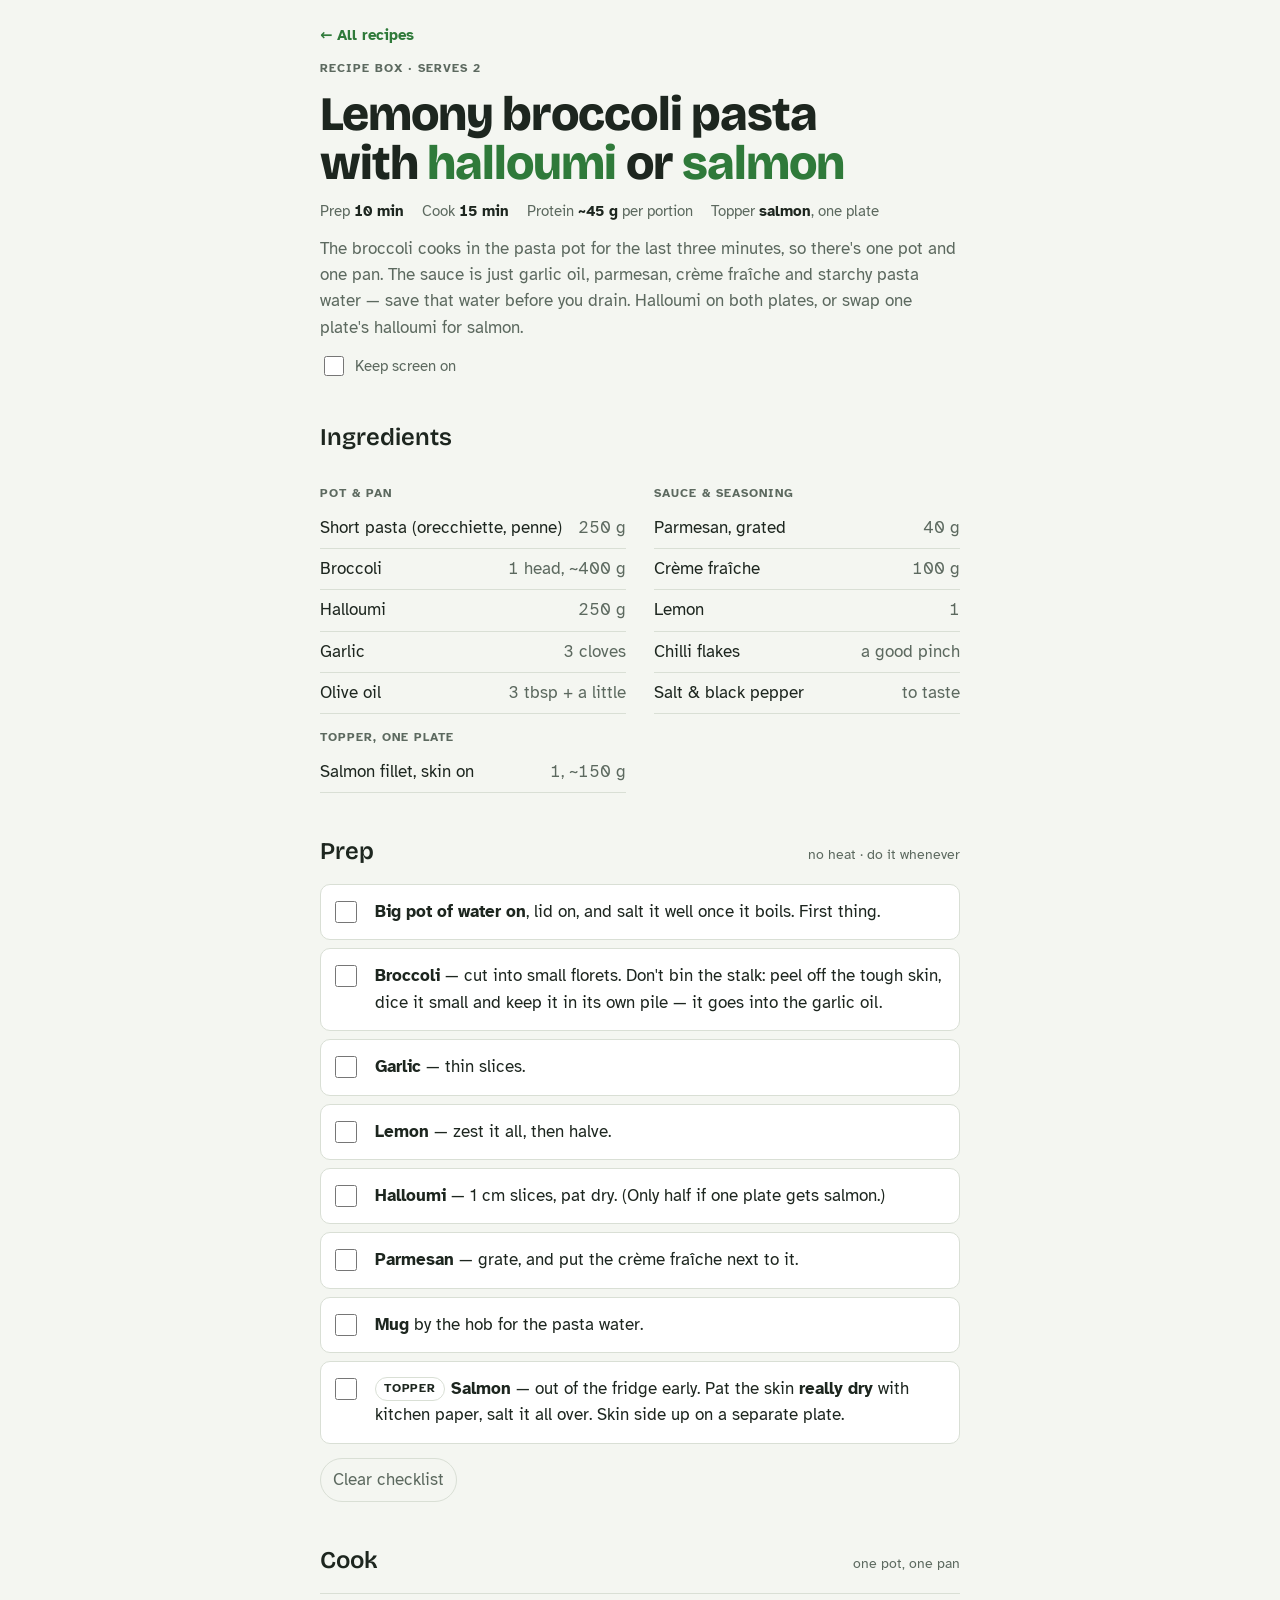
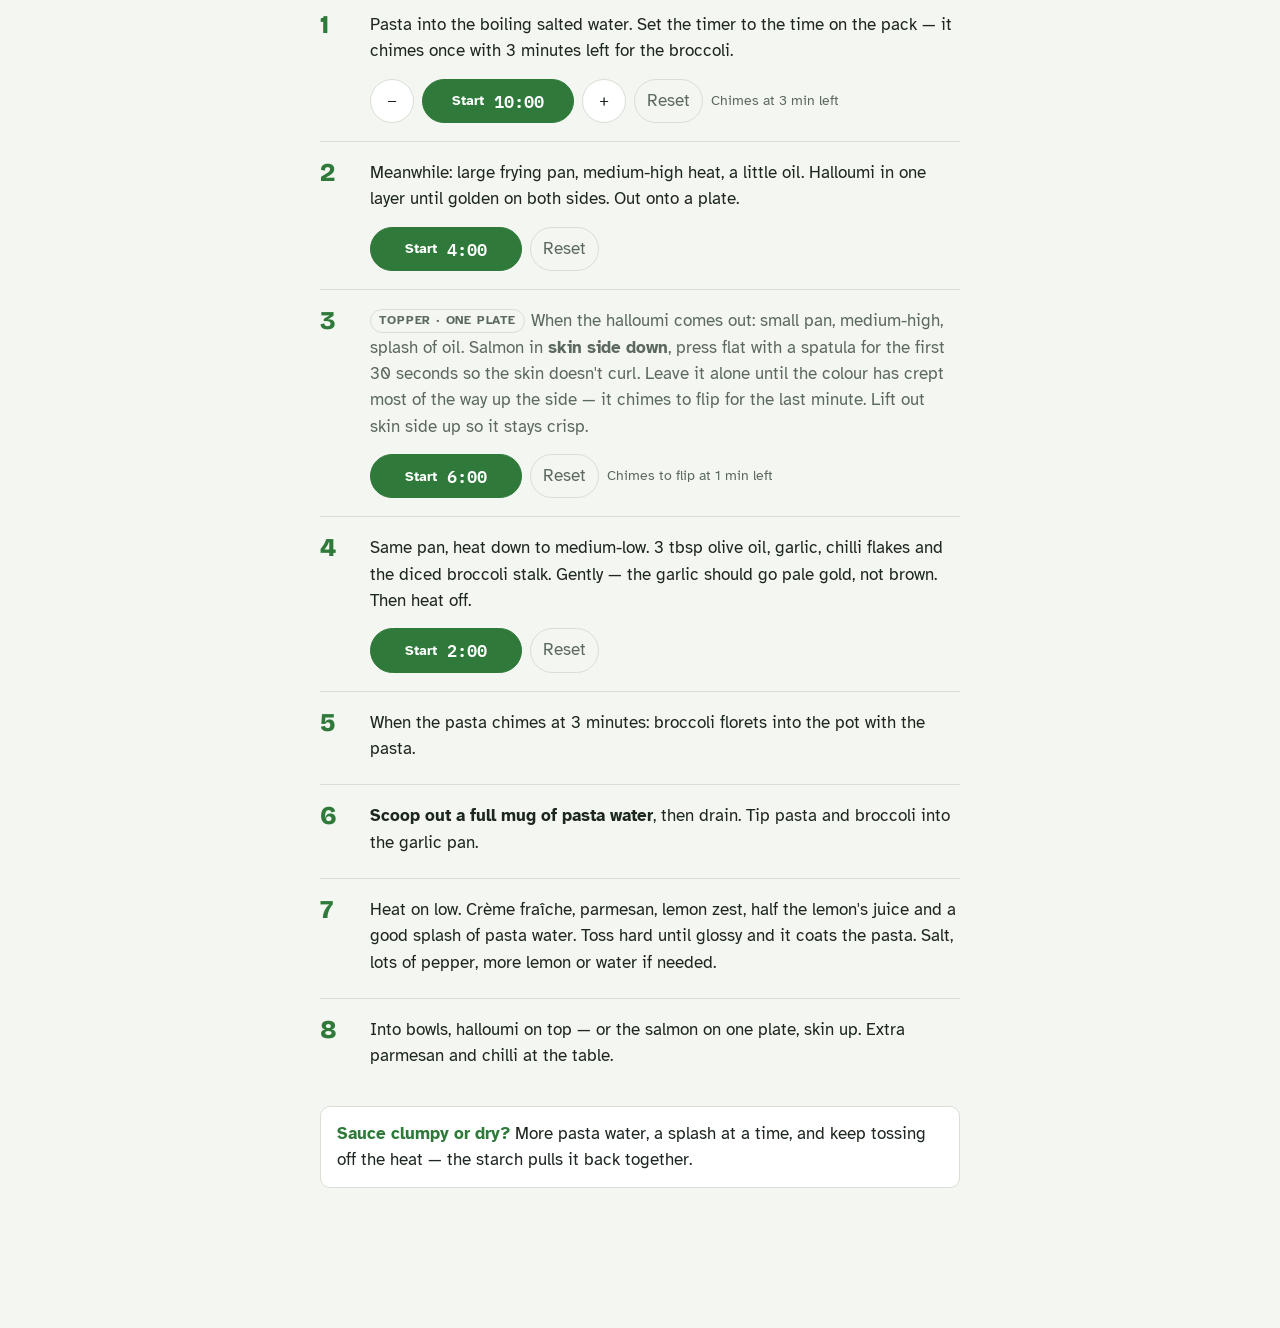
==== recipes/pasta-broccoli.html @ cc3dfcce "Add recipe box with broccoli pasta (halloumi or salmon); drop timer explainer Co-Authored-By: Claude" ====
<!doctype html>
<html lang="en">
<head>
<meta charset="utf-8">
<meta name="viewport" content="width=device-width, initial-scale=1, viewport-fit=cover">
<title>Lemony broccoli pasta with halloumi or salmon</title>
<link rel="preconnect" href="https://fonts.googleapis.com">
<link rel="preconnect" href="https://fonts.gstatic.com" crossorigin>
<link rel="stylesheet" href="https://fonts.googleapis.com/css2?family=Bricolage+Grotesque:opsz,wght@12..96,600;12..96,800&family=Atkinson+Hyperlegible:ital,wght@0,400;0,700;1,400&family=IBM+Plex+Mono:wght@500;600&display=swap">
<link rel="icon" href="../assets/icon.svg" type="image/svg+xml">
<link rel="apple-touch-icon" href="../assets/apple-touch-icon.png">
<link rel="stylesheet" href="../assets/recipe.css">
</head>
<body data-key="r-pasta-broccoli">
<div class="wrap">
  <header>
    <a class="back" href="../">← All recipes</a>
    <div class="eyebrow">Recipe box · serves 2</div>
    <h1>Lemony broccoli pasta with <em>halloumi</em> or <em>salmon</em></h1>
    <div class="meta">
      <span>Prep <b>10 min</b></span>
      <span>Cook <b>15 min</b></span>
      <span>Protein <b>~45 g</b> per portion</span>
      <span>Topper <b>salmon</b>, one plate</span>
    </div>
    <p class="intro">The broccoli cooks in the pasta pot for the last three minutes, so there's one pot and one pan. The sauce is just garlic oil, parmesan, crème fraîche and starchy pasta water — save that water before you drain. Halloumi on both plates, or swap one plate's halloumi for salmon.</p>
    <div class="tools">
      <label class="switch" for="wake"><input type="checkbox" id="wake"> Keep screen on</label>
      <span id="wake-msg" class="cue-note" hidden></span>
    </div>
  </header>

  <section aria-labelledby="ing-h">
    <h2 id="ing-h">Ingredients</h2>
    <div class="ingredients">
      <div>
        <h3>Pot & pan</h3>
        <ul>
          <li><span>Short pasta (orecchiette, penne)</span><span>250 g</span></li>
          <li><span>Broccoli</span><span>1 head, ~400 g</span></li>
          <li><span>Halloumi</span><span>250 g</span></li>
          <li><span>Garlic</span><span>3 cloves</span></li>
          <li><span>Olive oil</span><span>3 tbsp + a little</span></li>
        </ul>
        <h3>Topper, one plate</h3>
        <ul>
          <li><span>Salmon fillet, skin on</span><span>1, ~150 g</span></li>
        </ul>
      </div>
      <div>
        <h3>Sauce & seasoning</h3>
        <ul>
          <li><span>Parmesan, grated</span><span>40 g</span></li>
          <li><span>Crème fraîche</span><span>100 g</span></li>
          <li><span>Lemon</span><span>1</span></li>
          <li><span>Chilli flakes</span><span>a good pinch</span></li>
          <li><span>Salt & black pepper</span><span>to taste</span></li>
        </ul>
      </div>
    </div>
  </section>

  <section aria-labelledby="prep-h">
    <h2 id="prep-h">Prep <small>no heat · do it whenever</small></h2>
    <ul class="checklist" data-checklist="prep">
      <li><label for="p1"><input type="checkbox" id="p1"><div><strong>Big pot of water on</strong>, lid on, and salt it well once it boils. First thing.</div></label></li>
      <li><label for="p2"><input type="checkbox" id="p2"><div><strong>Broccoli</strong> — cut into small florets. Don't bin the stalk: peel off the tough skin, dice it small and keep it in its own pile — it goes into the garlic oil.</div></label></li>
      <li><label for="p3"><input type="checkbox" id="p3"><div><strong>Garlic</strong> — thin slices.</div></label></li>
      <li><label for="p4"><input type="checkbox" id="p4"><div><strong>Lemon</strong> — zest it all, then halve.</div></label></li>
      <li><label for="p5"><input type="checkbox" id="p5"><div><strong>Halloumi</strong> — 1 cm slices, pat dry. (Only half if one plate gets salmon.)</div></label></li>
      <li><label for="p6"><input type="checkbox" id="p6"><div><strong>Parmesan</strong> — grate, and put the crème fraîche next to it.</div></label></li>
      <li><label for="p7"><input type="checkbox" id="p7"><div><strong>Mug</strong> by the hob for the pasta water.</div></label></li>
      <li><label for="p8"><input type="checkbox" id="p8"><div><span class="tag">Topper</span><strong>Salmon</strong> — out of the fridge early. Pat the skin <strong>really dry</strong> with kitchen paper, salt it all over. Skin side up on a separate plate.</div></label></li>
    </ul>
    <div><button type="button" class="ghost" data-clear="prep">Clear checklist</button></div>
  </section>

  <section aria-labelledby="cook-h">
    <h2 id="cook-h">Cook <small>one pot, one pan</small></h2>
    <ol class="steps">
      <li>
        <p>Pasta into the boiling salted water. Set the timer to the time on the pack — it chimes once with 3 minutes left for the broccoli.</p>
        <div class="timer-row"><button type="button" class="adj" data-adj="pasta" data-delta="-30" aria-label="30 seconds less">−</button><button type="button" class="timer" data-id="pasta" data-label="Pasta" data-secs="600" data-cue="180" data-cue-text="Broccoli florets in now"></button><button type="button" class="adj" data-adj="pasta" data-delta="30" aria-label="30 seconds more">+</button><button type="button" class="ghost" data-reset="pasta">Reset</button><span class="cue-note" id="cue-pasta">Chimes at 3 min left</span></div>
      </li>
      <li>
        <p>Meanwhile: large frying pan, medium-high heat, a little oil. Halloumi in one layer until golden on both sides. Out onto a plate.</p>
        <div class="timer-row"><button type="button" class="timer" data-id="halloumi" data-label="Halloumi" data-secs="240"></button><button type="button" class="ghost" data-reset="halloumi">Reset</button></div>
      </li>
      <li class="topper">
        <p><span class="tag">Topper · one plate</span>When the halloumi comes out: small pan, medium-high, splash of oil. Salmon in <strong>skin side down</strong>, press flat with a spatula for the first 30 seconds so the skin doesn't curl. Leave it alone until the colour has crept most of the way up the side — it chimes to flip for the last minute. Lift out skin side up so it stays crisp.</p>
        <div class="timer-row"><button type="button" class="timer" data-id="topper" data-label="Salmon" data-secs="360" data-cue="60" data-cue-text="Flip the salmon"></button><button type="button" class="ghost" data-reset="topper">Reset</button><span class="cue-note" id="cue-topper">Chimes to flip at 1 min left</span></div>
      </li>
      <li>
        <p>Same pan, heat down to medium-low. 3 tbsp olive oil, garlic, chilli flakes and the diced broccoli stalk. Gently — the garlic should go pale gold, not brown. Then heat off.</p>
        <div class="timer-row"><button type="button" class="timer" data-id="garlic" data-label="Garlic" data-secs="120"></button><button type="button" class="ghost" data-reset="garlic">Reset</button></div>
      </li>
      <li>
        <p>When the pasta chimes at 3 minutes: broccoli florets into the pot with the pasta.</p>
      </li>
      <li>
        <p><strong>Scoop out a full mug of pasta water</strong>, then drain. Tip pasta and broccoli into the garlic pan.</p>
      </li>
      <li>
        <p>Heat on low. Crème fraîche, parmesan, lemon zest, half the lemon's juice and a good splash of pasta water. Toss hard until glossy and it coats the pasta. Salt, lots of pepper, more lemon or water if needed.</p>
      </li>
      <li>
        <p>Into bowls, halloumi on top — or the salmon on one plate, skin up. Extra parmesan and chilli at the table.</p>
      </li>
    </ol>
    <p class="fix"><b>Sauce clumpy or dry?</b> More pasta water, a splash at a time, and keep tossing off the heat — the starch pulls it back together.</p>
  </section>
</div>

<div class="tray" id="tray" hidden><div class="tray-inner" id="tray-inner"></div></div>
<script src="../assets/recipe.js"></script>
</body>
</html>
---- assets/recipe.css ----
/* Recipes site — shared styles.
   Layout: one phone-width column read at arm's length on the counter.
   Recipe pages: ingredients, prep checklist, cook steps with built-in timers; running timers dock to a bottom tray. */
:root {
  --bg: #f4f6f1;
  --surface: #ffffff;
  --ink: #1d261f;
  --muted: #5c695f;
  --line: #d9dfd5;
  --accent: #2f7a3a;      /* spring onion */
  --accent-ink: #ffffff;
  --yolk: #f0a91c;        /* running timer / alarm */
  --yolk-ink: #2a1d00;
  --cue: #fff2cf;
  --font-display: "Bricolage Grotesque", "Avenir Next", "Segoe UI", system-ui, sans-serif;
  --font-body: "Atkinson Hyperlegible", "Segoe UI", system-ui, sans-serif;
  --font-mono: "IBM Plex Mono", ui-monospace, "SFMono-Regular", Menlo, monospace;
  --step: 1.0625rem;
  color-scheme: light;
}
@media (prefers-color-scheme: dark) {
  :root {
    --bg: #121612; --surface: #1b211c; --ink: #e5ebe2; --muted: #9ba79c; --line: #2d362e;
    --accent: #78c46f; --accent-ink: #0d1a0c; --yolk: #f4b43a; --yolk-ink: #231700; --cue: #3a2f12;
    color-scheme: dark;
  }
}

* { box-sizing: border-box; }
[hidden] { display: none !important; }
html { padding-top: env(safe-area-inset-top, 0px); }
body {
  margin: 0;
  background: var(--bg);
  color: var(--ink);
  font-family: var(--font-body);
  font-size: var(--step);
  line-height: 1.55;
  padding-left: max(16px, env(safe-area-inset-left, 0px));
  padding-right: max(16px, env(safe-area-inset-right, 0px));
  padding-block: 24px 140px;
}
.wrap { max-width: 640px; margin-inline: auto; display: grid; gap: 40px; }

header { display: grid; gap: 12px; }
.back { color: var(--accent); font-weight: 700; text-decoration: none; font-size: .92rem; justify-self: start; }
.back:hover { text-decoration: underline; }
.eyebrow { font-size: .78rem; letter-spacing: .08em; text-transform: uppercase; color: var(--muted); font-weight: 700; }
h1 {
  font-family: var(--font-display); font-weight: 800; font-size: clamp(2.1rem, 8vw, 3rem);
  line-height: 1.02; letter-spacing: -.02em; margin: 0; text-wrap: balance;
}
h1 em { font-style: normal; color: var(--accent); }
.meta { display: flex; flex-wrap: wrap; gap: 8px 18px; color: var(--muted); font-size: .95rem; }
.meta b { color: var(--ink); font-variant-numeric: tabular-nums; }
.tools { display: flex; flex-wrap: wrap; gap: 10px; align-items: center; }
.intro { margin: 0; color: var(--muted); max-width: 60ch; }

h2 {
  font-family: var(--font-display); font-weight: 600; font-size: 1.5rem; margin: 0;
  display: flex; align-items: baseline; justify-content: space-between; gap: 12px; flex-wrap: wrap;
}
h2 small { font-family: var(--font-body); font-size: .9rem; font-weight: 400; color: var(--muted); }
section { display: grid; gap: 14px; }
.lede { margin: 0; color: var(--muted); max-width: 60ch; }

/* ingredients */
.ingredients { display: grid; grid-template-columns: 1fr 1fr; gap: 0 28px; }
@media (max-width: 520px) { .ingredients { grid-template-columns: 1fr; } }
.ingredients h3, .shop h3 { font-size: .78rem; letter-spacing: .08em; text-transform: uppercase; color: var(--muted); margin: 14px 0 4px; }
.ingredients ul { list-style: none; margin: 0; padding: 0; }
.ingredients li { display: flex; justify-content: space-between; gap: 12px; padding: 7px 0; border-bottom: 1px solid var(--line); }
.ingredients li span:last-child { color: var(--muted); font-variant-numeric: tabular-nums; text-align: right; white-space: nowrap; }
.opt { color: var(--muted); font-style: italic; }

/* checklists (prep + shopping) */
.checklist { list-style: none; margin: 0; padding: 0; display: grid; gap: 8px; }
.checklist label {
  display: grid; grid-template-columns: 28px 1fr; gap: 12px; align-items: start;
  background: var(--surface); border: 1px solid var(--line); border-radius: 10px;
  padding: 14px; cursor: pointer;
}
.checklist input { width: 22px; height: 22px; margin: 2px 0 0; accent-color: var(--accent); cursor: pointer; }
.checklist input:checked + div { color: var(--muted); text-decoration: line-through; text-decoration-color: var(--line); }
.checklist strong { font-weight: 700; }
.checklist .qty { color: var(--muted); font-variant-numeric: tabular-nums; }
.checklist .note { display: block; color: var(--muted); font-size: .9rem; }
.checklist input:checked + div .note { display: none; }
.checklist.compact label { padding: 10px 14px; }

.staples { background: var(--surface); border: 1px solid var(--line); border-radius: 10px; padding: 14px 16px; display: grid; gap: 8px; }
.staples p { margin: 0; }
.staples .list { color: var(--muted); }

/* cook steps */
.steps { list-style: none; counter-reset: step; margin: 0; padding: 0; display: grid; gap: 0; }
.steps > li {
  counter-increment: step; display: grid; grid-template-columns: 2.4rem 1fr; gap: 4px 12px;
  padding: 18px 0; border-top: 1px solid var(--line);
}
.steps > li::before {
  content: counter(step); font-family: var(--font-display); font-weight: 800; font-size: 1.6rem;
  line-height: 1; color: var(--accent); grid-row: span 2;
}
.steps p { margin: 0; min-width: 0; }
.topper { color: var(--muted); }
.tag {
  display: inline-block; font-size: .72rem; letter-spacing: .07em; text-transform: uppercase; font-weight: 700;
  border: 1px solid var(--line); border-radius: 999px; padding: 2px 8px; margin-right: 6px; vertical-align: 2px;
}
.timer-row { display: flex; flex-wrap: wrap; align-items: center; gap: 8px; margin-top: 10px; grid-column: 2; }

button {
  font: inherit; cursor: pointer; border-radius: 999px; border: 1px solid var(--line);
  background: var(--surface); color: var(--ink); padding: 8px 14px; min-height: 44px;
}
button:focus-visible, input:focus-visible, a:focus-visible { outline: 3px solid var(--accent); outline-offset: 2px; }
.timer {
  font-family: var(--font-mono); font-weight: 600; font-variant-numeric: tabular-nums;
  background: var(--accent); color: var(--accent-ink); border-color: var(--accent);
  padding-inline: 18px; min-width: 9.5rem; display: inline-flex; gap: 10px; align-items: center; justify-content: center;
}
.timer[data-state="running"] { background: var(--yolk); border-color: var(--yolk); color: var(--yolk-ink); }
.timer[data-state="paused"]  { background: var(--surface); color: var(--ink); border-color: var(--yolk); }
.timer[data-state="done"]    { background: var(--surface); color: var(--accent); border-color: var(--accent); }
.timer .lbl { font-family: var(--font-body); font-weight: 700; font-size: .85rem; }
.ghost { background: transparent; color: var(--muted); padding-inline: 12px; }
.adj { width: 44px; padding: 0; font-family: var(--font-mono); }
.cue-note { font-size: .88rem; color: var(--muted); }
.cue-live { background: var(--cue); border-radius: 8px; padding: 6px 10px; font-weight: 700; color: var(--ink); }

.fix { background: var(--surface); border: 1px solid var(--line); border-radius: 10px; padding: 14px 16px; margin: 0; }
.fix b { color: var(--accent); }

.switch { display: inline-flex; align-items: center; gap: 8px; color: var(--muted); font-size: .92rem; }
.switch input { width: 20px; height: 20px; accent-color: var(--accent); }

/* tray of running timers */
.tray {
  position: fixed; left: 0; right: 0; bottom: 0; z-index: 10;
  background: var(--surface); border-top: 1px solid var(--line);
  padding-top: 10px;
  padding-bottom: calc(10px + env(safe-area-inset-bottom, 0px));
  padding-left: max(16px, env(safe-area-inset-left, 0px));
  padding-right: max(16px, env(safe-area-inset-right, 0px));
  box-shadow: 0 -6px 20px rgb(0 0 0 / .08);
}
.tray-inner { max-width: 640px; margin-inline: auto; display: flex; flex-wrap: wrap; gap: 8px; }
.chip {
  font-family: var(--font-mono); font-variant-numeric: tabular-nums; font-weight: 600;
  background: var(--yolk); color: var(--yolk-ink); border-color: var(--yolk);
}
.chip[data-state="paused"] { background: var(--surface); color: var(--ink); }
.chip[data-state="done"] { background: var(--accent); color: var(--accent-ink); border-color: var(--accent); }
.chip span { font-family: var(--font-body); font-weight: 700; margin-right: 8px; }

/* start page */
.weeks { display: grid; gap: 14px; }
.week { background: var(--surface); border: 1px solid var(--line); border-radius: 14px; }
.week summary {
  list-style: none; cursor: pointer; padding: 16px 18px; display: flex; align-items: baseline; justify-content: space-between; gap: 12px;
}
.week summary::-webkit-details-marker { display: none; }
.week summary .wk { font-family: var(--font-display); font-weight: 800; font-size: 1.6rem; line-height: 1.1; }
.week summary .wk-meta { color: var(--muted); font-size: .92rem; }
.week summary::after { content: "+"; font-family: var(--font-mono); color: var(--muted); font-size: 1.3rem; }
.week[open] summary::after { content: "−"; }
.week-body { padding: 0 18px 18px; display: grid; gap: 8px; }
.week-body a.row {
  display: grid; grid-template-columns: 1fr auto; gap: 2px 12px; align-items: center;
  text-decoration: none; color: inherit; padding: 12px 14px; border: 1px solid var(--line); border-radius: 10px; background: var(--bg);
}
.week-body a.row:hover { border-color: var(--accent); }
.week-body a.shop-row { background: var(--accent); color: var(--accent-ink); border-color: var(--accent); }
.week-body a.shop-row .row-meta { color: inherit; opacity: .85; }
.row-name { font-weight: 700; }
.row-meta { color: var(--muted); font-size: .88rem; font-variant-numeric: tabular-nums; grid-column: 1; }
.row-go { grid-row: span 2; grid-column: 2; font-family: var(--font-mono); }
.dropped { padding: 12px 14px; border: 1px dashed var(--line); border-radius: 10px; color: var(--muted); }
.dropped s { text-decoration-color: var(--muted); }
.badge {
  display: inline-block; font-size: .7rem; letter-spacing: .07em; text-transform: uppercase; font-weight: 700;
  border-radius: 999px; padding: 1px 7px; margin-left: 6px; vertical-align: 2px; border: 1px solid currentColor;
}
.badge.keep { color: var(--accent); }
.badge.second { color: var(--muted); }
.week-notes { margin: 6px 0 0; padding-left: 18px; color: var(--muted); font-size: .92rem; }
.week.box { border-left: 4px solid var(--accent); }
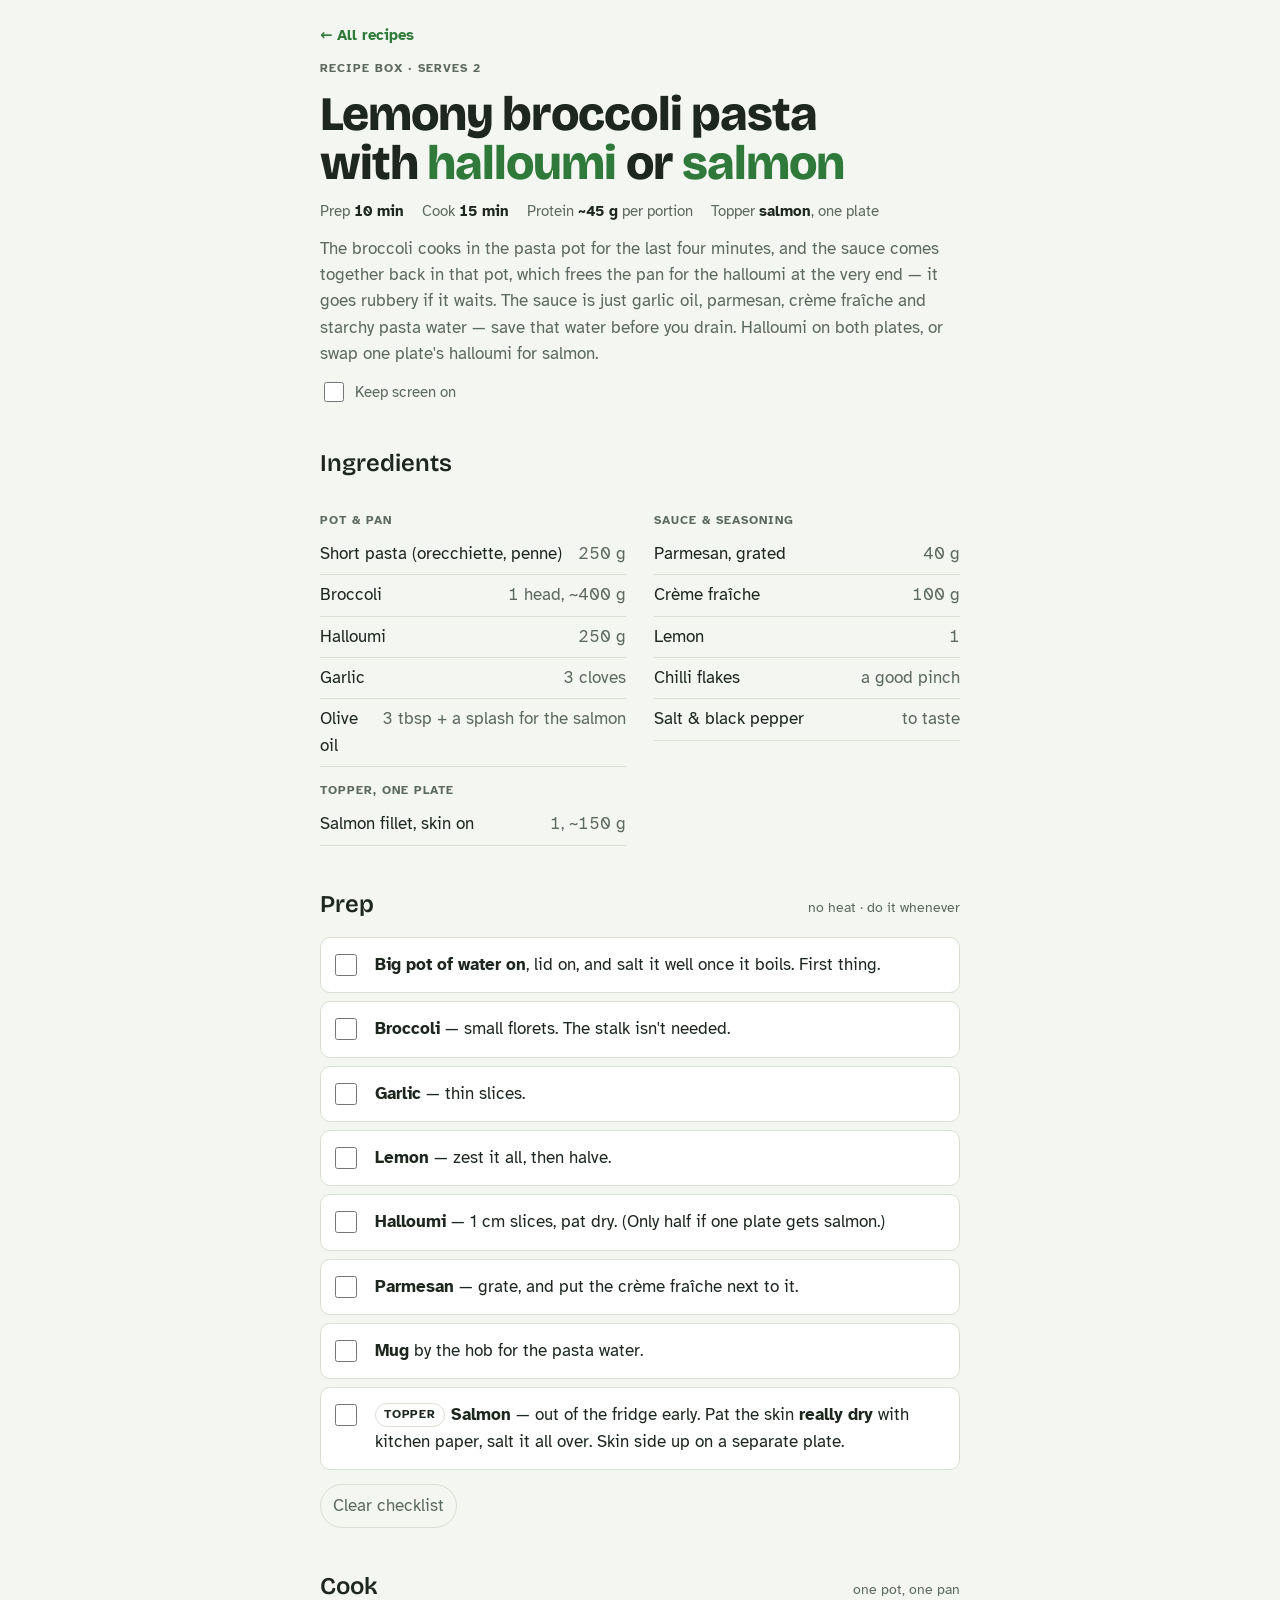
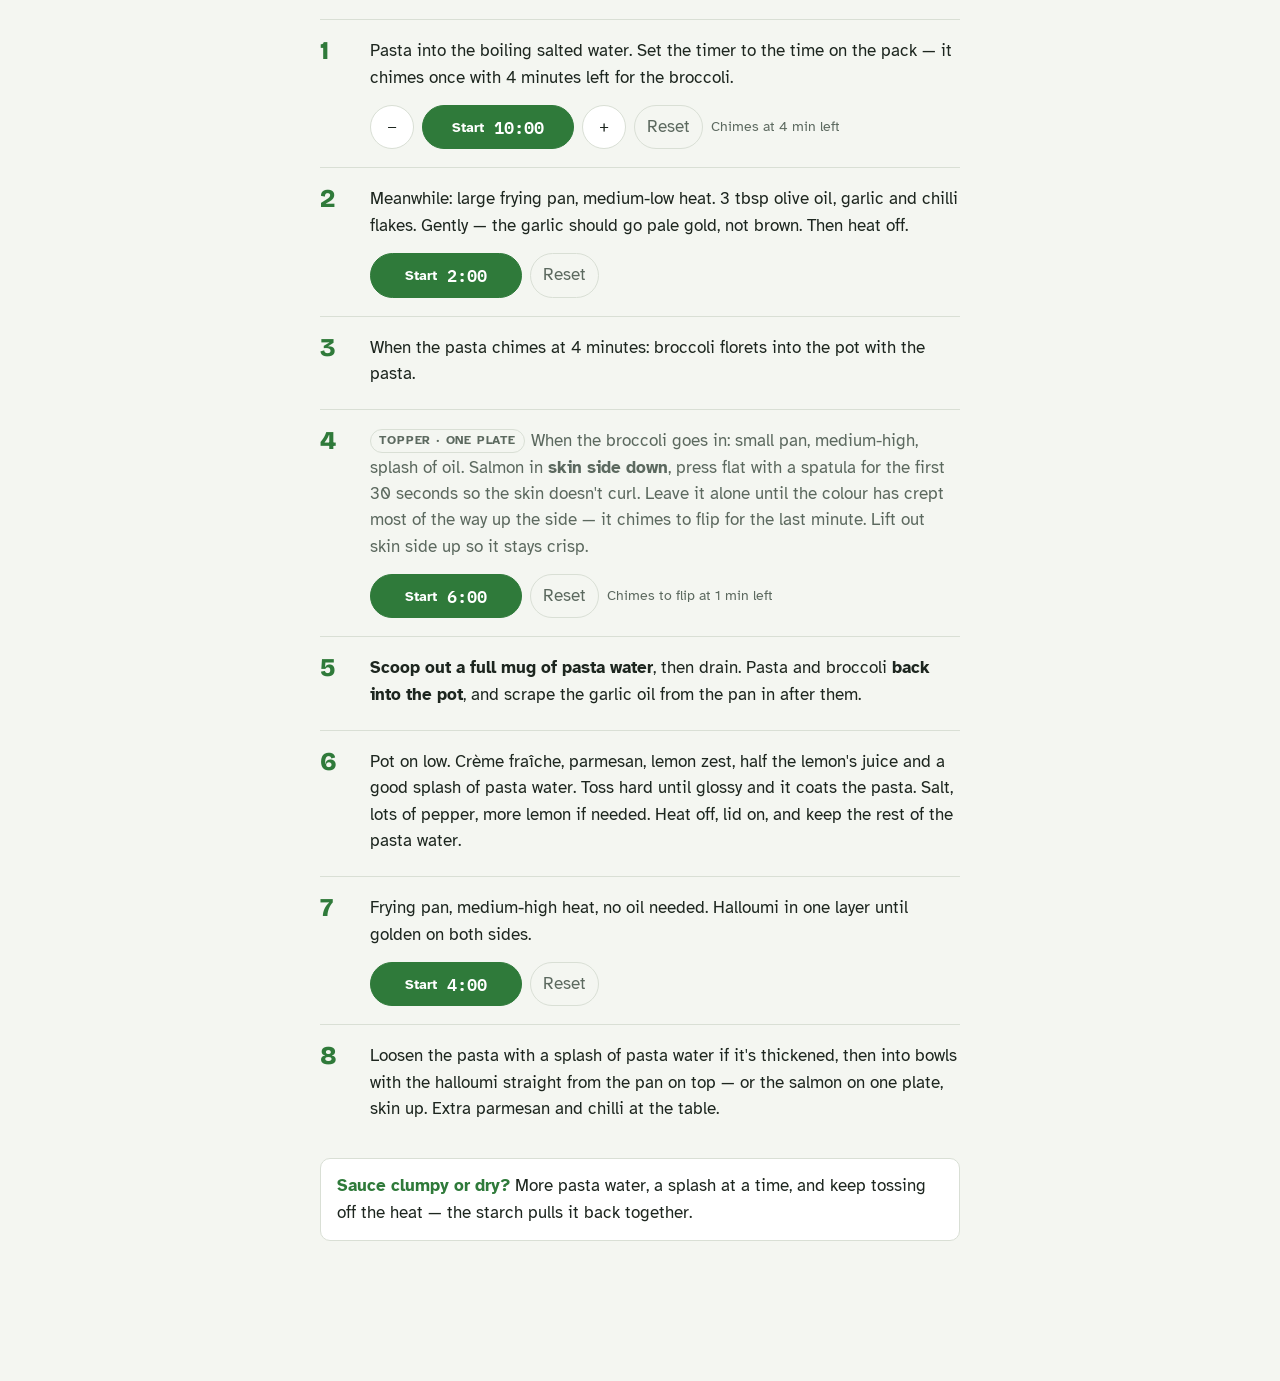
==== commit bcb8b4d7: "Broccoli pasta: halloumi last in a dry pan, sauce in the pot, 4 min broccoli; marked keeper Co-Autho" ====
--- a/recipes/pasta-broccoli.html
+++ b/recipes/pasta-broccoli.html
@@ -23,7 +23,7 @@
       <span>Protein <b>~45 g</b> per portion</span>
       <span>Topper <b>salmon</b>, one plate</span>
     </div>
-    <p class="intro">The broccoli cooks in the pasta pot for the last three minutes, so there's one pot and one pan. The sauce is just garlic oil, parmesan, crème fraîche and starchy pasta water — save that water before you drain. Halloumi on both plates, or swap one plate's halloumi for salmon.</p>
+    <p class="intro">The broccoli cooks in the pasta pot for the last four minutes, and the sauce comes together back in that pot, which frees the pan for the halloumi at the very end — it goes rubbery if it waits. The sauce is just garlic oil, parmesan, crème fraîche and starchy pasta water — save that water before you drain. Halloumi on both plates, or swap one plate's halloumi for salmon.</p>
     <div class="tools">
       <label class="switch" for="wake"><input type="checkbox" id="wake"> Keep screen on</label>
       <span id="wake-msg" class="cue-note" hidden></span>
@@ -40,7 +40,7 @@
           <li><span>Broccoli</span><span>1 head, ~400 g</span></li>
           <li><span>Halloumi</span><span>250 g</span></li>
           <li><span>Garlic</span><span>3 cloves</span></li>
-          <li><span>Olive oil</span><span>3 tbsp + a little</span></li>
+          <li><span>Olive oil</span><span>3 tbsp + a splash for the salmon</span></li>
         </ul>
         <h3>Topper, one plate</h3>
         <ul>
@@ -64,7 +64,7 @@
     <h2 id="prep-h">Prep <small>no heat · do it whenever</small></h2>
     <ul class="checklist" data-checklist="prep">
       <li><label for="p1"><input type="checkbox" id="p1"><div><strong>Big pot of water on</strong>, lid on, and salt it well once it boils. First thing.</div></label></li>
-      <li><label for="p2"><input type="checkbox" id="p2"><div><strong>Broccoli</strong> — cut into small florets. Don't bin the stalk: peel off the tough skin, dice it small and keep it in its own pile — it goes into the garlic oil.</div></label></li>
+      <li><label for="p2"><input type="checkbox" id="p2"><div><strong>Broccoli</strong> — small florets. The stalk isn't needed.</div></label></li>
       <li><label for="p3"><input type="checkbox" id="p3"><div><strong>Garlic</strong> — thin slices.</div></label></li>
       <li><label for="p4"><input type="checkbox" id="p4"><div><strong>Lemon</strong> — zest it all, then halve.</div></label></li>
       <li><label for="p5"><input type="checkbox" id="p5"><div><strong>Halloumi</strong> — 1 cm slices, pat dry. (Only half if one plate gets salmon.)</div></label></li>
@@ -79,32 +79,32 @@
     <h2 id="cook-h">Cook <small>one pot, one pan</small></h2>
     <ol class="steps">
       <li>
-        <p>Pasta into the boiling salted water. Set the timer to the time on the pack — it chimes once with 3 minutes left for the broccoli.</p>
-        <div class="timer-row"><button type="button" class="adj" data-adj="pasta" data-delta="-30" aria-label="30 seconds less">−</button><button type="button" class="timer" data-id="pasta" data-label="Pasta" data-secs="600" data-cue="180" data-cue-text="Broccoli florets in now"></button><button type="button" class="adj" data-adj="pasta" data-delta="30" aria-label="30 seconds more">+</button><button type="button" class="ghost" data-reset="pasta">Reset</button><span class="cue-note" id="cue-pasta">Chimes at 3 min left</span></div>
+        <p>Pasta into the boiling salted water. Set the timer to the time on the pack — it chimes once with 4 minutes left for the broccoli.</p>
+        <div class="timer-row"><button type="button" class="adj" data-adj="pasta" data-delta="-30" aria-label="30 seconds less">−</button><button type="button" class="timer" data-id="pasta" data-label="Pasta" data-secs="600" data-cue="240" data-cue-text="Broccoli florets in now"></button><button type="button" class="adj" data-adj="pasta" data-delta="30" aria-label="30 seconds more">+</button><button type="button" class="ghost" data-reset="pasta">Reset</button><span class="cue-note" id="cue-pasta">Chimes at 4 min left</span></div>
       </li>
       <li>
-        <p>Meanwhile: large frying pan, medium-high heat, a little oil. Halloumi in one layer until golden on both sides. Out onto a plate.</p>
-        <div class="timer-row"><button type="button" class="timer" data-id="halloumi" data-label="Halloumi" data-secs="240"></button><button type="button" class="ghost" data-reset="halloumi">Reset</button></div>
+        <p>Meanwhile: large frying pan, medium-low heat. 3 tbsp olive oil, garlic and chilli flakes. Gently — the garlic should go pale gold, not brown. Then heat off.</p>
+        <div class="timer-row"><button type="button" class="timer" data-id="garlic" data-label="Garlic" data-secs="120"></button><button type="button" class="ghost" data-reset="garlic">Reset</button></div>
+      </li>
+      <li>
+        <p>When the pasta chimes at 4 minutes: broccoli florets into the pot with the pasta.</p>
       </li>
       <li class="topper">
-        <p><span class="tag">Topper · one plate</span>When the halloumi comes out: small pan, medium-high, splash of oil. Salmon in <strong>skin side down</strong>, press flat with a spatula for the first 30 seconds so the skin doesn't curl. Leave it alone until the colour has crept most of the way up the side — it chimes to flip for the last minute. Lift out skin side up so it stays crisp.</p>
+        <p><span class="tag">Topper · one plate</span>When the broccoli goes in: small pan, medium-high, splash of oil. Salmon in <strong>skin side down</strong>, press flat with a spatula for the first 30 seconds so the skin doesn't curl. Leave it alone until the colour has crept most of the way up the side — it chimes to flip for the last minute. Lift out skin side up so it stays crisp.</p>
         <div class="timer-row"><button type="button" class="timer" data-id="topper" data-label="Salmon" data-secs="360" data-cue="60" data-cue-text="Flip the salmon"></button><button type="button" class="ghost" data-reset="topper">Reset</button><span class="cue-note" id="cue-topper">Chimes to flip at 1 min left</span></div>
       </li>
       <li>
-        <p>Same pan, heat down to medium-low. 3 tbsp olive oil, garlic, chilli flakes and the diced broccoli stalk. Gently — the garlic should go pale gold, not brown. Then heat off.</p>
-        <div class="timer-row"><button type="button" class="timer" data-id="garlic" data-label="Garlic" data-secs="120"></button><button type="button" class="ghost" data-reset="garlic">Reset</button></div>
+        <p><strong>Scoop out a full mug of pasta water</strong>, then drain. Pasta and broccoli <strong>back into the pot</strong>, and scrape the garlic oil from the pan in after them.</p>
       </li>
       <li>
-        <p>When the pasta chimes at 3 minutes: broccoli florets into the pot with the pasta.</p>
+        <p>Pot on low. Crème fraîche, parmesan, lemon zest, half the lemon's juice and a good splash of pasta water. Toss hard until glossy and it coats the pasta. Salt, lots of pepper, more lemon if needed. Heat off, lid on, and keep the rest of the pasta water.</p>
       </li>
       <li>
-        <p><strong>Scoop out a full mug of pasta water</strong>, then drain. Tip pasta and broccoli into the garlic pan.</p>
+        <p>Frying pan, medium-high heat, no oil needed. Halloumi in one layer until golden on both sides.</p>
+        <div class="timer-row"><button type="button" class="timer" data-id="halloumi" data-label="Halloumi" data-secs="240"></button><button type="button" class="ghost" data-reset="halloumi">Reset</button></div>
       </li>
       <li>
-        <p>Heat on low. Crème fraîche, parmesan, lemon zest, half the lemon's juice and a good splash of pasta water. Toss hard until glossy and it coats the pasta. Salt, lots of pepper, more lemon or water if needed.</p>
-      </li>
-      <li>
-        <p>Into bowls, halloumi on top — or the salmon on one plate, skin up. Extra parmesan and chilli at the table.</p>
+        <p>Loosen the pasta with a splash of pasta water if it's thickened, then into bowls with the halloumi straight from the pan on top — or the salmon on one plate, skin up. Extra parmesan and chilli at the table.</p>
       </li>
     </ol>
     <p class="fix"><b>Sauce clumpy or dry?</b> More pasta water, a splash at a time, and keep tossing off the heat — the starch pulls it back together.</p>
